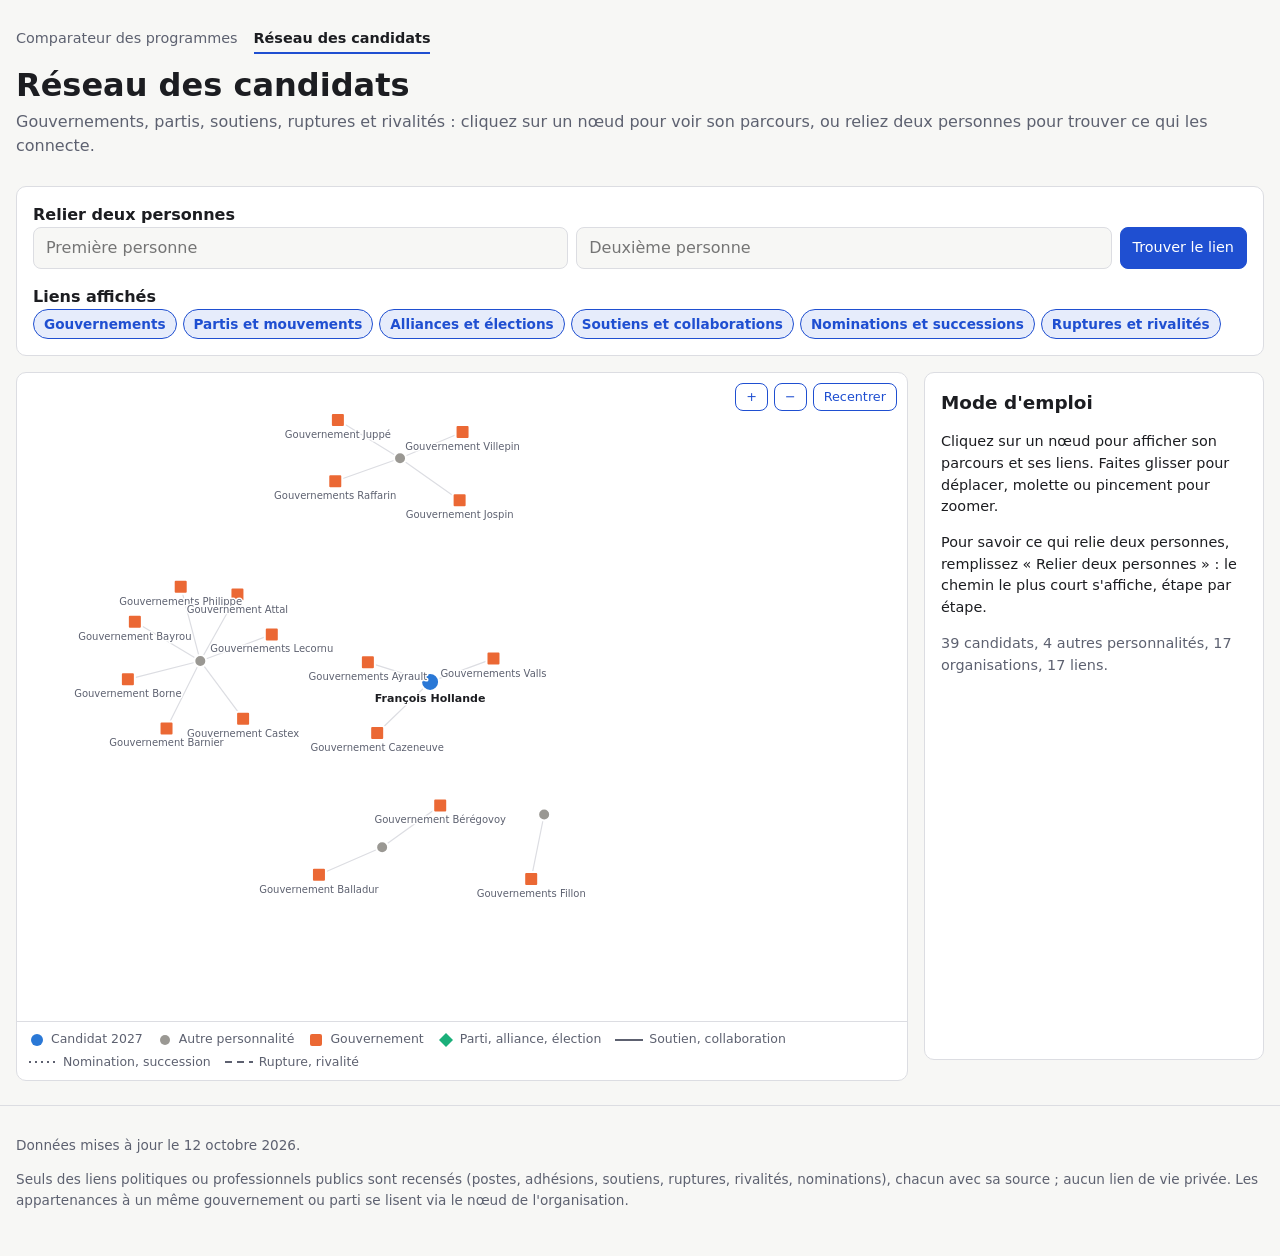
==== reseau.html @ bb2c3ac9 "Ajoute la page Réseau des candidats (graphe des liens) reseau.html affiche un graphe interactif (D3 " ====
<!doctype html>
<html lang="fr">
<head>
  <meta charset="utf-8">
  <meta name="viewport" content="width=device-width, initial-scale=1">
  <title>Réseau des candidats 2027</title>
  <meta name="description" content="Graphe des liens politiques entre les candidats à la présidentielle 2027 : gouvernements, partis, soutiens, ruptures, rivalités.">
  <link rel="stylesheet" href="assets/style.css">
</head>
<body>
  <header class="site-header">
    <div class="wrap">
      <nav class="site-nav" aria-label="Pages"><a href="index.html">Comparateur des programmes</a><a href="reseau.html" aria-current="page">Réseau des candidats</a></nav>
      <h1>Réseau des candidats</h1>
      <p class="lede">Gouvernements, partis, soutiens, ruptures et rivalités : cliquez sur un nœud pour voir son parcours, ou reliez deux personnes pour trouver ce qui les connecte.</p>
    </div>
  </header>

  <main class="wrap">
    <section class="controls" aria-label="Filtres du réseau">
      <div class="control-block">
        <h2>Relier deux personnes</h2>
        <form id="path-form" class="path-form">
          <input list="people" id="from" placeholder="Première personne" aria-label="Première personne" autocomplete="off">
          <input list="people" id="to" placeholder="Deuxième personne" aria-label="Deuxième personne" autocomplete="off">
          <button type="submit" class="btn">Trouver le lien</button>
          <datalist id="people"></datalist>
        </form>
      </div>
      <div class="control-block">
        <h2>Liens affichés</h2>
        <div id="filters" class="chips" role="group" aria-label="Types de liens"></div>
      </div>
    </section>

    <div class="network">
      <div class="graph-box">
        <svg id="graph" role="img" aria-label="Graphe des liens entre candidats, personnalités et organisations"></svg>
        <div id="tooltip" class="tooltip" hidden></div>
        <div class="graph-tools">
          <button type="button" id="zoom-in" class="btn btn-ghost btn-small" aria-label="Zoomer">+</button>
          <button type="button" id="zoom-out" class="btn btn-ghost btn-small" aria-label="Dézoomer">−</button>
          <button type="button" id="reset" class="btn btn-ghost btn-small">Recentrer</button>
        </div>
        <ul class="legend" id="legend"></ul>
      </div>
      <aside id="panel" class="panel" aria-live="polite"></aside>
    </div>
  </main>

  <footer class="site-footer">
    <div class="wrap">
      <p id="data-date"></p>
      <p>Seuls des liens politiques ou professionnels publics sont recensés (postes, adhésions, soutiens, ruptures, rivalités, nominations), chacun avec sa source ; aucun lien de vie privée. Les appartenances à un même gouvernement ou parti se lisent via le nœud de l'organisation.</p>
    </div>
  </footer>

  <script src="assets/vendor/d3-7.9.0.min.js"></script>
  <script src="assets/reseau.js"></script>
</body>
</html>
---- assets/style.css ----
:root {
  --bg: #f7f7f5;
  --surface: #ffffff;
  --text: #1c1d21;
  --muted: #5d6170;
  --border: #dcdde2;
  --accent: #1f4fd1;
  --accent-soft: #e6ecfb;
  --warn-soft: #fdf1dc;
  --warn: #8a5a00;
  --danger: #a3261b;
  --danger-soft: #fbe5e2;
  --ok: #2c6b3f;
  --ok-soft: #e1f2e6;
  --node-cand: #2a78d6;
  --node-gouv: #eb6834;
  --node-org: #1baf7a;
  --node-perso: #9a9893;
  --radius: 10px;
  color-scheme: light;
}
@media (prefers-color-scheme: dark) {
  :root {
    --bg: #15161a;
    --surface: #1e2026;
    --text: #e9eaee;
    --muted: #a3a7b4;
    --border: #343743;
    --accent: #8fb0ff;
    --accent-soft: #263257;
    --warn-soft: #3a2e17;
    --warn: #f2c26b;
    --danger: #ff9b8f;
    --danger-soft: #45201c;
    --ok: #8fd6a5;
    --ok-soft: #1d3a26;
    --node-cand: #3987e5;
    --node-gouv: #d95926;
    --node-org: #199e70;
    --node-perso: #77756f;
    color-scheme: dark;
  }
}

* { box-sizing: border-box; }
body {
  margin: 0;
  background: var(--bg);
  color: var(--text);
  font: 16px/1.5 system-ui, -apple-system, "Segoe UI", Roboto, sans-serif;
}
a { color: var(--accent); }
.wrap { max-width: 1280px; margin: 0 auto; padding: 0 16px; }

.site-header { padding: 28px 0 12px; }
.site-header h1 { font-size: clamp(1.4rem, 3.5vw, 2rem); margin: 0 0 6px; line-height: 1.2; }
.lede { margin: 0; color: var(--muted); }

h2, .h2-like { font-size: 1rem; font-weight: 650; margin: 0; display: block; }

.controls {
  display: grid;
  gap: 16px;
  background: var(--surface);
  border: 1px solid var(--border);
  border-radius: var(--radius);
  padding: 16px;
  margin: 16px 0;
}
.control-head { display: flex; align-items: center; justify-content: space-between; gap: 8px; margin-bottom: 8px; }
.control-block { min-width: 0; }
.control-block > .h2-like { margin-bottom: 8px; }

input[type="search"] {
  width: 100%;
  font: inherit;
  padding: 8px 12px;
  border: 1px solid var(--border);
  border-radius: 8px;
  background: var(--bg);
  color: var(--text);
}

.btn {
  font: inherit;
  font-size: .9rem;
  padding: 6px 12px;
  border-radius: 8px;
  border: 1px solid var(--accent);
  background: var(--accent);
  color: var(--surface);
  cursor: pointer;
  white-space: nowrap;
}
.btn-ghost { background: transparent; color: var(--accent); }
.btn-ghost[aria-pressed="true"] { background: var(--accent-soft); }
.prog-title {
  display: -webkit-box; max-width: 32ch; -webkit-line-clamp: 2; -webkit-box-orient: vertical; overflow: hidden;
  color: var(--muted); font-size: .8rem; line-height: 1.35; margin-top: 2px;
}

.chips { display: flex; flex-wrap: wrap; gap: 6px; }
.chip {
  font: inherit;
  font-size: .85rem;
  padding: 4px 10px;
  border-radius: 999px;
  border: 1px solid var(--border);
  background: var(--bg);
  color: var(--text);
  cursor: pointer;
}
.chip[aria-pressed="true"] { background: var(--accent-soft); border-color: var(--accent); color: var(--accent); font-weight: 600; }

.selection { list-style: none; margin: 0; padding: 0; display: flex; flex-wrap: wrap; gap: 6px; }
.selection:empty::before { content: "Aucun candidat sélectionné."; color: var(--muted); font-size: .9rem; }
.selection li {
  display: inline-flex; align-items: center; gap: 4px;
  background: var(--accent-soft); color: var(--accent);
  border-radius: 999px; padding: 2px 4px 2px 10px; font-size: .9rem; font-weight: 600;
}
.selection button {
  border: 0; background: transparent; color: inherit; cursor: pointer;
  font-size: 1.1rem; line-height: 1; padding: 2px 6px; border-radius: 999px;
}

.picker { margin-top: 10px; border-top: 1px solid var(--border); padding-top: 10px; }
#picker-list { max-height: 360px; overflow-y: auto; margin-top: 8px; }
.picker-group h3 { font-size: .8rem; text-transform: uppercase; letter-spacing: .04em; color: var(--muted); margin: 12px 0 4px; }
.picker-item {
  display: flex; align-items: baseline; gap: 8px; width: 100%;
  font: inherit; text-align: left; padding: 6px 8px; border: 0; border-radius: 6px;
  background: transparent; color: var(--text); cursor: pointer;
}
.picker-item:hover, .picker-item:focus-visible { background: var(--accent-soft); }
.picker-item[aria-pressed="true"] { font-weight: 650; color: var(--accent); }
.picker-item small { color: var(--muted); }

.badge { display: inline-block; font-size: .72rem; font-weight: 600; padding: 1px 7px; border-radius: 999px; vertical-align: middle; }
.badge-nature { background: var(--warn-soft); color: var(--warn); }
.st-condamne { background: var(--danger-soft); color: var(--danger); }
.st-encours { background: var(--warn-soft); color: var(--warn); }
.st-clos { background: var(--ok-soft); color: var(--ok); }
.st-autre { background: var(--bg); color: var(--muted); border: 1px solid var(--border); }
.affaires { list-style: none; margin: 8px 0 0; padding: 0; display: grid; gap: 10px; }
.affaires-sum { display: flex; flex-wrap: wrap; gap: 4px; align-items: center; }
.presomption { color: var(--muted); font-size: .8rem; margin: 10px 0 0; }
.empty, .hint { color: var(--muted); font-size: .9rem; }
.empty { font-style: italic; }
mark { background: #ffe58a; color: #1c1d21; border-radius: 2px; }

/* ---------- tableaux ---------- */
.table-scroll { overflow-x: auto; }
table { border-collapse: collapse; width: 100%; font-size: .9rem; }
th, td { text-align: left; padding: 6px 8px; border-bottom: 1px solid var(--border); vertical-align: top; }
thead th { color: var(--muted); font-weight: 600; font-size: .8rem; text-transform: uppercase; letter-spacing: .03em; }
tbody th { font-weight: 600; color: var(--muted); font-size: .85rem; }
td.num { font-variant-numeric: tabular-nums; }
button.link { font: inherit; border: 0; background: none; padding: 0; color: var(--accent); cursor: pointer; text-align: left; font-weight: 600; }
.none { color: var(--muted); }

.overview, .synthese { background: var(--surface); border: 1px solid var(--border); border-radius: var(--radius); padding: 16px; margin-bottom: 20px; }
.overview h2, .synthese h2 { font-size: 1.1rem; margin-bottom: 8px; }
.synthese details { font-size: .82rem; color: var(--muted); }
.synthese summary { cursor: pointer; color: var(--accent); }
.synthese thead th { color: var(--text); text-transform: none; letter-spacing: 0; font-size: .92rem; }
.synthese .counts th a { color: var(--text); font-weight: 500; }
.synthese .counts td { font-weight: 600; }
.synthese .subhead th { padding-top: 16px; color: var(--text); }
.btn-small { font-size: .8rem; padding: 3px 10px; }

/* ---------- comparatif : une ligne par sujet, une colonne par candidat ---------- */
#compare { --sujet-w: 200px; scroll-margin-top: 8px; }
.compare-head, .theme-table .row {
  display: grid;
  grid-template-columns: var(--sujet-w) repeat(var(--n), minmax(0, 1fr));
  gap: 0 16px;
}
.compare-head {
  position: sticky; top: 0; z-index: 2;
  background: var(--bg);
  border-bottom: 2px solid var(--text);
  padding: 10px 0 8px;
  margin-bottom: 12px;
}
.compare-head .corner { color: var(--muted); font-size: .8rem; text-transform: uppercase; letter-spacing: .03em; align-self: end; }
.head-cell { min-width: 0; }
.head-cell strong { display: block; font-size: 1rem; line-height: 1.25; }
.head-cell span { display: block; color: var(--muted); font-size: .8rem; }

.theme-section { margin-bottom: 28px; scroll-margin-top: 80px; }
.theme-section > h2 { font-size: 1.2rem; margin: 0 0 4px; padding: 8px 0; }
.theme-table { background: var(--surface); border: 1px solid var(--border); border-radius: var(--radius); padding: 0 14px; }
.theme-table .row { padding: 12px 0; border-top: 1px solid var(--border); }
.theme-table .row:first-child { border-top: 0; }
.sujet { font-weight: 650; font-size: .9rem; color: var(--accent); }
.cell { min-width: 0; overflow-wrap: anywhere; hyphens: auto; }
.cell ul { list-style: none; margin: 0; padding: 0; display: grid; gap: 10px; }
.cell .none { font-size: .82rem; font-style: italic; margin: 0; }
.prop-title { font-weight: 600; font-size: .92rem; line-height: 1.35; }
.prop-detail { font-size: .85rem; color: var(--muted); margin: 2px 0 0; }
.prop-meta { font-size: .76rem; margin-top: 3px; display: flex; gap: 8px; align-items: center; flex-wrap: wrap; color: var(--muted); }

@media (max-width: 720px) {
  .chips { flex-wrap: nowrap; overflow-x: auto; padding-bottom: 4px; scrollbar-width: thin; }
  .chip { flex: none; }
  .compare-head, .theme-table .row { grid-template-columns: repeat(var(--n), minmax(0, 1fr)); gap: 0 10px; }
  .compare-head .corner { display: none; }
  .head-cell strong { font-size: .88rem; }
  .sujet { grid-column: 1 / -1; margin-bottom: 6px; }
  .theme-table { padding: 0 10px; }
  .prop-title { font-size: .85rem; }
  .prop-detail { font-size: .78rem; }
}

/* ---------- navigation ---------- */
.site-nav { display: flex; flex-wrap: wrap; gap: 4px 16px; font-size: .9rem; margin-bottom: 12px; }
.site-nav a { color: var(--muted); text-decoration: none; padding-bottom: 2px; border-bottom: 2px solid transparent; }
.site-nav a[aria-current="page"] { color: var(--text); border-bottom-color: var(--accent); font-weight: 600; }

/* ---------- page Réseau ---------- */
.path-form { display: flex; flex-wrap: wrap; gap: 8px; }
.path-form input { flex: 1 1 200px; min-width: 0; font: inherit; padding: 8px 12px; border: 1px solid var(--border); border-radius: 8px; background: var(--bg); color: var(--text); }
.network { display: grid; grid-template-columns: minmax(0, 1fr) 340px; gap: 16px; margin-bottom: 24px; }
.graph-box { position: relative; background: var(--surface); border: 1px solid var(--border); border-radius: var(--radius); overflow: hidden; min-width: 0; }
#graph { display: block; width: 100%; height: 72vh; min-height: 460px; cursor: grab; touch-action: none; }
.graph-tools { position: absolute; top: 10px; right: 10px; display: flex; gap: 6px; }
.graph-tools .btn { background: var(--surface); }
.legend { list-style: none; margin: 0; padding: 8px 12px; display: flex; flex-wrap: wrap; gap: 4px 14px; font-size: .78rem; color: var(--muted); border-top: 1px solid var(--border); }
.legend li { display: inline-flex; align-items: center; gap: 6px; }
.node { cursor: pointer; }
.node > * { stroke: var(--surface); stroke-width: 2px; }
.n-cand, .n-cand > * { fill: var(--node-cand); }
.n-gouv, .n-gouv > * { fill: var(--node-gouv); }
.n-org, .n-org > * { fill: var(--node-org); }
.n-perso, .n-perso > * { fill: var(--node-perso); }
.node.selected > * { stroke: var(--text); stroke-width: 3px; }
.link { stroke-linecap: round; }
.l-parcours { stroke: var(--border); stroke-width: 1.2px; }
.l-relation { stroke: var(--muted); stroke-width: 2px; }
.l-nomination { stroke-dasharray: 2 4; }
.l-conflit { stroke-dasharray: 7 5; }
.link.hl { stroke: var(--text); stroke-width: 2.5px; }
.dim { opacity: .12; }
.label { font-size: 11px; fill: var(--text); text-anchor: middle; pointer-events: none; paint-order: stroke; stroke: var(--surface); stroke-width: 3px; stroke-linejoin: round; }
.label-gouv, .label-org { font-size: 10px; fill: var(--muted); }
.label-cand { font-weight: 600; }
.tooltip { position: absolute; z-index: 3; max-width: 260px; background: var(--surface); border: 1px solid var(--border); border-radius: 8px; padding: 8px 10px; font-size: .8rem; box-shadow: 0 4px 16px rgba(0,0,0,.12); pointer-events: none; }
.panel { background: var(--surface); border: 1px solid var(--border); border-radius: var(--radius); padding: 16px; max-height: calc(72vh + 40px); overflow-y: auto; font-size: .9rem; }
.panel h2 { font-size: 1.15rem; margin-bottom: 2px; }
.panel h3 { font-size: .85rem; text-transform: uppercase; letter-spacing: .03em; color: var(--muted); margin: 16px 0 6px; }
.panel-list { margin: 0; padding-left: 18px; display: grid; gap: 8px; }
.panel .link { font-weight: 600; }
.rel-type { font-size: .72rem; font-weight: 600; text-transform: uppercase; letter-spacing: .03em; color: var(--muted); }
.src { font-size: .78rem; }
@media (max-width: 900px) {
  .network { grid-template-columns: 1fr; }
  #graph { height: 60vh; min-height: 380px; }
  .panel { max-height: none; }
}

.site-footer { border-top: 1px solid var(--border); color: var(--muted); font-size: .85rem; padding: 16px 0 32px; margin-top: 24px; }
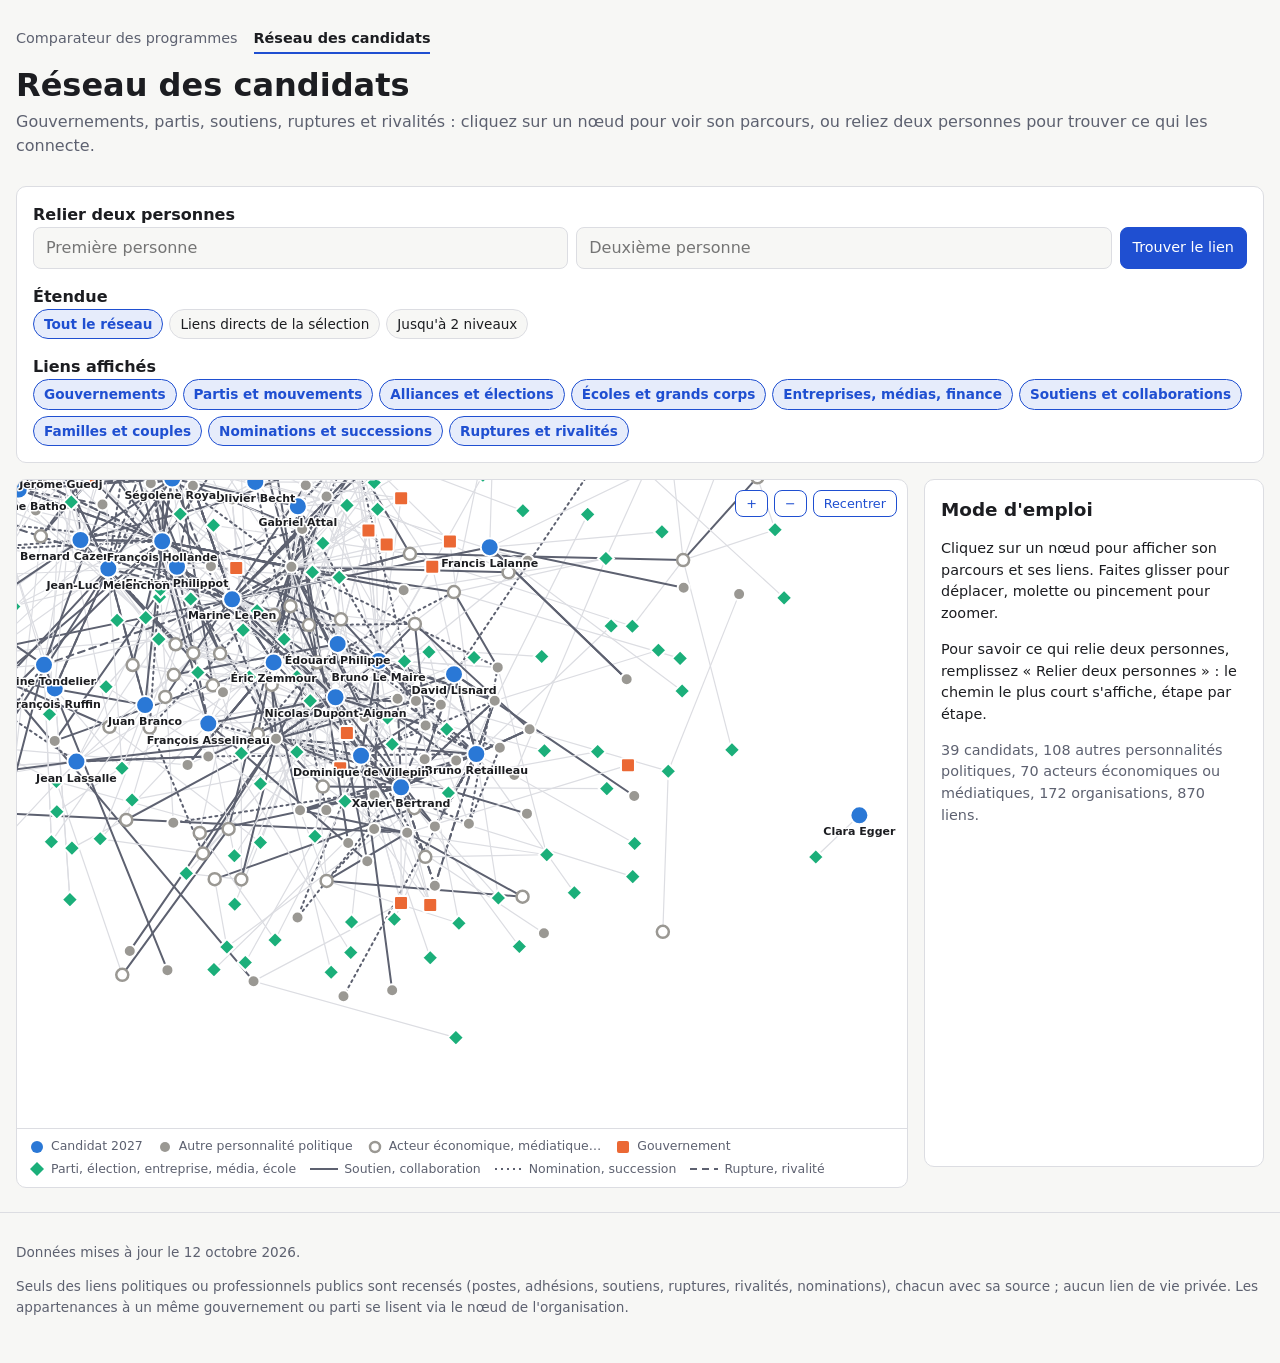
==== commit 9400706c: "Étend le réseau aux acteurs non politiques data/reseau/etendu/ : écoles et grands corps (promotions " ====
--- a/reseau.html
+++ b/reseau.html
@@ -26,6 +26,14 @@
           <button type="submit" class="btn">Trouver le lien</button>
           <datalist id="people"></datalist>
         </form>
+      </div>
+      <div class="control-block">
+        <h2>Étendue</h2>
+        <div id="depth" class="chips" role="group" aria-label="Étendue du réseau affiché">
+          <button type="button" class="chip" data-depth="0" aria-pressed="true">Tout le réseau</button>
+          <button type="button" class="chip" data-depth="1" aria-pressed="false">Liens directs de la sélection</button>
+          <button type="button" class="chip" data-depth="2" aria-pressed="false">Jusqu'à 2 niveaux</button>
+        </div>
       </div>
       <div class="control-block">
         <h2>Liens affichés</h2>
--- a/assets/style.css
+++ b/assets/style.css
@@ -234,6 +234,7 @@
 .n-gouv, .n-gouv > * { fill: var(--node-gouv); }
 .n-org, .n-org > * { fill: var(--node-org); }
 .n-perso, .n-perso > * { fill: var(--node-perso); }
+.n-acteur, .n-acteur > * { fill: var(--surface); stroke: var(--node-perso) !important; stroke-width: 2.5px !important; }
 .node.selected > * { stroke: var(--text); stroke-width: 3px; }
 .link { stroke-linecap: round; }
 .l-parcours { stroke: var(--border); stroke-width: 1.2px; }
@@ -242,6 +243,9 @@
 .l-conflit { stroke-dasharray: 7 5; }
 .link.hl { stroke: var(--text); stroke-width: 2.5px; }
 .dim { opacity: .12; }
+.label.dim { opacity: .05; }
+.label.minor { display: none; }
+.zoomed .label.minor, .label.minor.focus { display: inline; }
 .label { font-size: 11px; fill: var(--text); text-anchor: middle; pointer-events: none; paint-order: stroke; stroke: var(--surface); stroke-width: 3px; stroke-linejoin: round; }
 .label-gouv, .label-org { font-size: 10px; fill: var(--muted); }
 .label-cand { font-weight: 600; }
